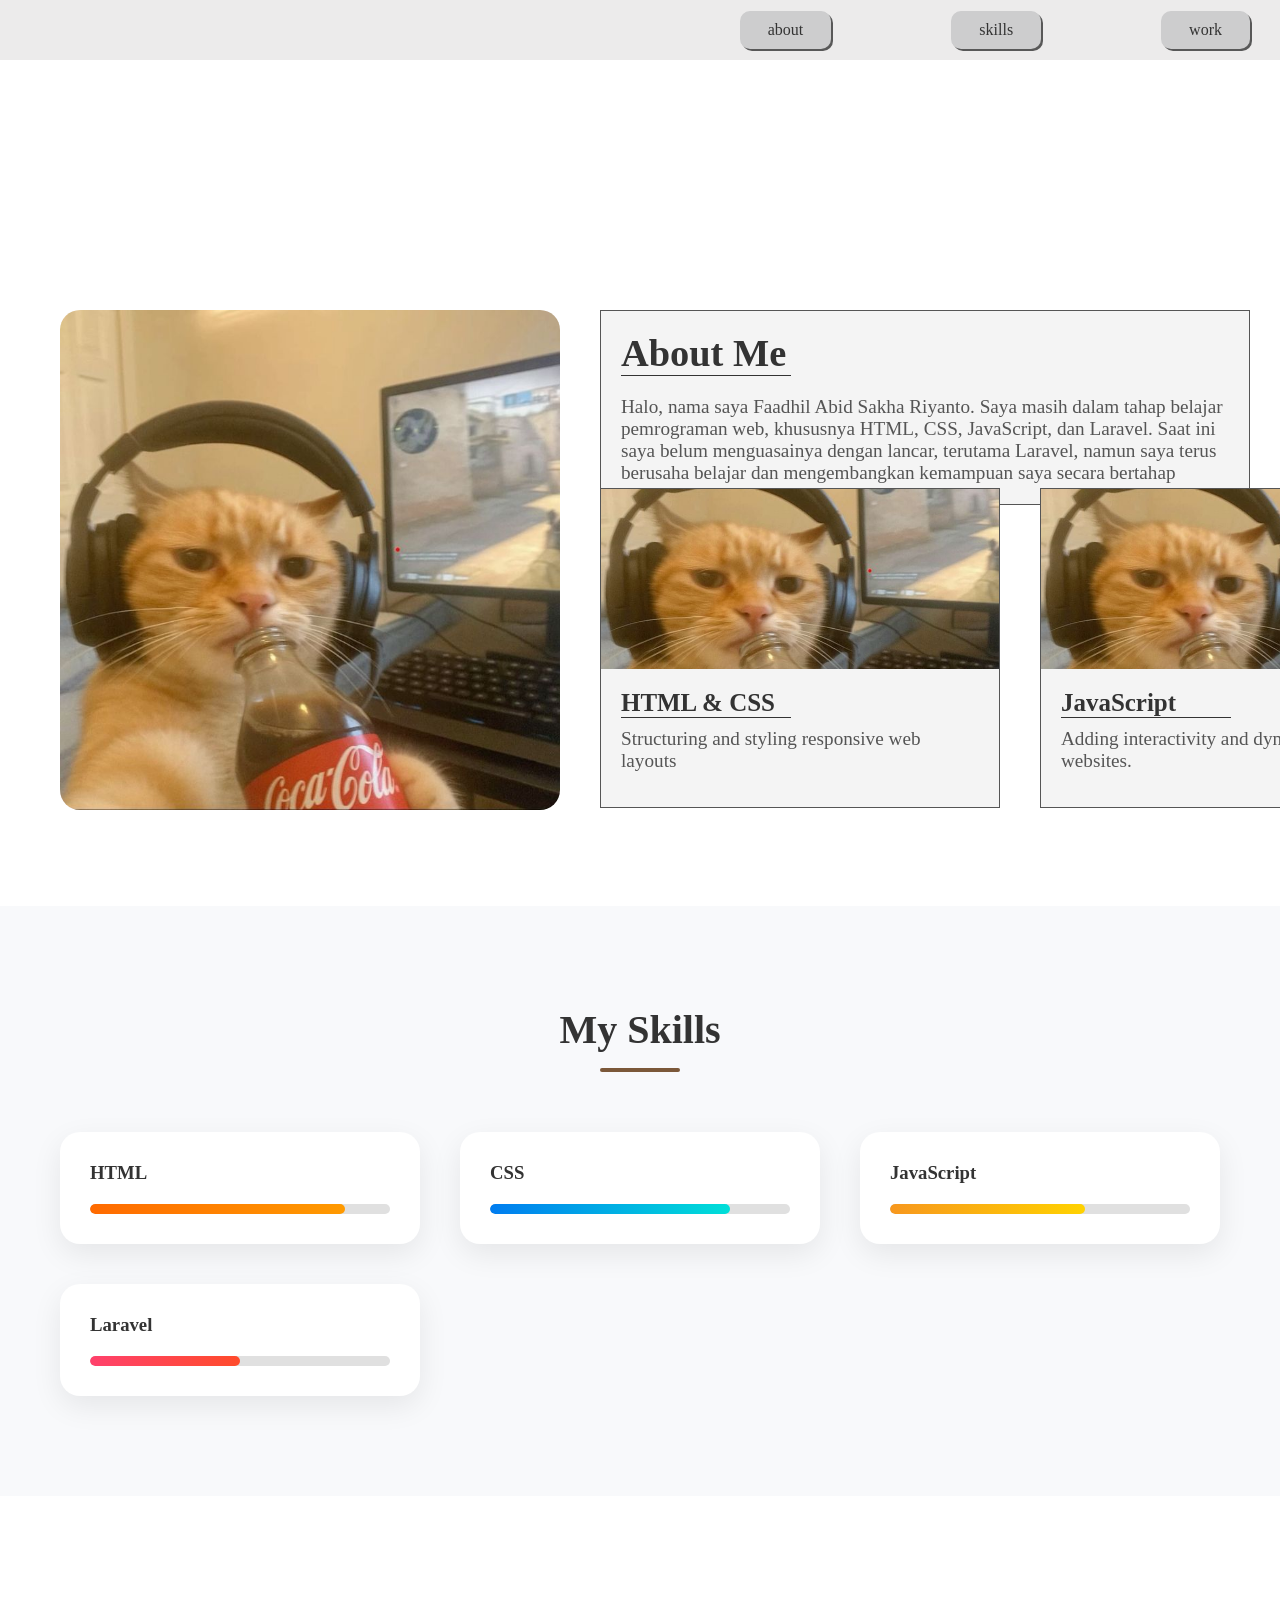
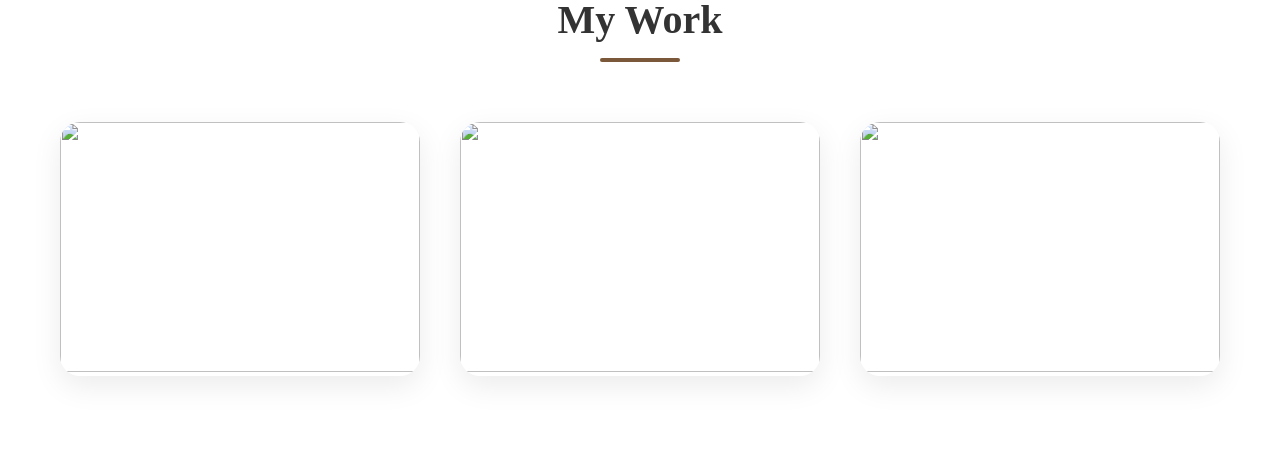
==== index.html @ 507b13a1 "portofolio" ====
<!DOCTYPE html>
<html lang="en">

<head>
    <meta charset="UTF-8">
    <meta name="viewport" content="width=device-width, initial-scale=1.0">
    <title>Document</title>
    <link rel="stylesheet" href="style.css">
</head>

<body>


    <nav class="navbartop">

        <h1 class="logo">pubid</h1>

        <a href="#about">about</a>
        <a href="#skill">skills</a>
        <a href="#work">work</a>
        

    </nav>


    <div id="about" class="aboutsection">
        <div class="image-wrapper">
            <img class="image" src="cat.jpg" alt="cat">
        </div>
        <div class="abouttext">
            <h2>About Me</h2>
            <p>Halo, nama saya Faadhil Abid Sakha Riyanto.
                Saya masih dalam tahap belajar pemrograman web, khususnya HTML, CSS, JavaScript, dan Laravel. Saat ini
                saya belum menguasainya dengan lancar, terutama Laravel, namun saya terus berusaha belajar dan
                mengembangkan kemampuan saya secara bertahap</p>
        </div>
        <section class="skillssection">

            <div class="skillstext">
                <div class="image-wrapper">
                    <img class="imageskill" src="cat.jpg" alt="">
                </div>
                <div class="textskill">
                    <h2>HTML & CSS</h2>
                    <p>Structuring and styling responsive web layouts</p>
                </div>

            </div>
            <div class="statustext">
                <div class="image-wrapper">
                    <img class="imageskill" src="cat.jpg" alt="">
                </div>
                <div class="textskill">
                    <h2>JavaScript</h2>
                    <p>Adding interactivity and dynamic behavior to websites.</p>
                </div>

            </div>
            <div class="quotetext">
                <div class="image-wrapper">
                    <img class="imageskill" src="cat.jpg" alt="">
                </div>
                <div class="textskill">
                    <h2>Laravel</h2>
                    <p>Backend development with MVC architecture and CRUD systems.</p>
                </div>

            </div>
        </section>
    </div>

    <section id="skill" class="skills-modern">
        <h2 class="skills-title">My Skills</h2>

        <div class="skills-grid">

            <div class="skill-card">
                <h3>HTML</h3>
                <div class="progress-bar">
                    <div class="progress html"></div>
                </div>
            </div>

            <div class="skill-card">
                <h3>CSS</h3>
                <div class="progress-bar">
                    <div class="progress css"></div>
                </div>
            </div>

            <div class="skill-card">
                <h3>JavaScript</h3>
                <div class="progress-bar">
                    <div class="progress js"></div>
                </div>
            </div>

            <div class="skill-card">
                <h3>Laravel</h3>
                <div class="progress-bar">
                    <div class="progress laravel"></div>
                </div>
            </div>

        </div>
    </section>

    <!-- ===== WORK SECTION ===== -->
    <section id="work"   class="work-section">
        <h2 class="section-title">My Work</h2>

        <div class="work-grid">

            <div class="work-card">
                <img src="https://images.unsplash.com/photo-1492724441997-5dc865305da7" alt="">
                <div class="work-overlay">
                    <h3>Website Portfolio</h3>
                    <p>HTML, CSS, JavaScript</p>
                </div>
            </div>

            <div class="work-card">
                <img src="https://images.unsplash.com/photo-1555066931-4365d14bab8c" alt="">
                <div class="work-overlay">
                    <h3>CRUD Laravel App</h3>
                    <p>Laravel & MySQL</p>
                </div>
            </div>

            <div class="work-card">
                <img src="https://images.unsplash.com/photo-1519389950473-47ba0277781c" alt="">
                <div class="work-overlay">
                    <h3>Landing Page</h3>
                    <p>Responsive Design</p>
                </div>
            </div>

        </div>
    </section>


    <!-- ===== CONTACT SECTION =====
    <section id="contact" class="contact-section">
        <h2 class="section-title">Contact Me</h2>

        <div class="contact-container">

            <form class="contact-form">
                <input type="text" placeholder="Your Name" required>
                <input type="email" placeholder="Your Email" required>
                <textarea placeholder="Your Message" rows="5" required></textarea>
                <button type="submit">Send Message</button>
            </form>

            <div class="contact-info">
                <h3>Let's Connect</h3>
                <p>Email: faadhil@example.com</p>
                <p>Instagram: @faadhil.dev</p>
                <p>Location: Indonesia</p>
            </div>

        </div>
    </section> -->

</body>

</html>
---- style.css ----
* {
    margin: 0;
    padding: 0;
    box-sizing: border-box;
}


body {
    margin: 0;
    padding: 0;
}


/* Navbar Styles */
.navbartop h1 {
    font-size: 2em;
    margin-right: 1130px;
    margin-left: 30px;
    color: #333;


}



.navbartop {
    display: flex;
    justify-content: flex-end;
    align-items: center;
    background-color: #ecebeb;
    height: 60px;
    gap: 60px;
    


}

.navbartop a {
    text-decoration: none;
    color: #333;
    margin-left: 30px;
    font-size: 1em;
    box-shadow: #585858 2px 2px 0px;
    padding: 10px 28px;
    border-radius: 10px;
    background-color: rgb(205, 205, 206);

    transition: box-shadow 0.5s ease-in-out;
    margin-right: 30px;

}

.navbartop a:hover {
    color: #7b5839;
    transition: background-color 0.3s ease-in-out, color 0.3s ease-in-out;
    background-color: #989da3;
    box-shadow: 0px 0px 0px #b6b6b6;
}

.aboutsection {

    position: relative;
    padding: 60px;
    height: 94vh;
    overflow: hidden;
    color: white;

}

.aboutsection::before {
    content: "";
    position: absolute;
    top: -30px;
    left: -30px;
    right: -30px;
    bottom: -30px;

    /* background-image: url('https://images.unsplash.com/photo-1506744038136-46273834b3fb');
    background-size: cover;
    background-position: center; */

    filter: blur(8px) brightness(50%);
    z-index: -1;
}

.image {

    height: 500px;
    width: 500px;
    display: flex;
    justify-content: start;
    border-radius: 20px;
    position: absolute;
    top: 250px;
    transition: transform 0.3s ease-in-out;

}

.image:hover {
    transform: scale(1.05);

}



.abouttext {
    margin-top: 20px;
    font-size: 1.2em;
    color: #555;
    position: absolute;
    left: 600px;
    top: 230px;
    text-align: start;
    border: 1px solid;
    padding: 20px 20px;
    margin-right: 30px;
    background-color: #f4f4f4;
}

.abouttext h2 {
    font-size: 2em;
    margin-bottom: 20px;
    color: #333;
    border-bottom: 1px solid;
    max-width: 170px;

}

.skillssection {
    /* padding: 0px 0px 100px; */
    position: absolute;
    top: 428px;
    left: 600px;
    display: flex;
    justify-content: space-between;
    gap: 40px;

    text-align: start;
}

.skillstext {

    font-size: 1.2em;
    color: #555;
    border: 1px solid;
    background-color: #f4f4f4;
    height: 320px;
    width: 400px;

}

.skillstext h2 {
    font-size: 1.3em;
    margin-bottom: 10px;
    color: #333;
    border-bottom: 1px solid;
    max-width: 170px;

}

.statustext {

    font-size: 1.2em;
    color: #555;
    border: 1px solid;
    background-color: #f4f4f4;
    height: 320px;
    width: 400px;

}

.statustext h2 {
    font-size: 1.3em;
    margin-bottom: 10px;
    color: #333;
    border-bottom: 1px solid;
    max-width: 170px;

}

.quotetext {

    font-size: 1.2em;
    color: #555;
    border: 1px solid;
    background-color: #f4f4f4;
    height: 320px;
    width: 400px;

}

.quotetext h2 {
    font-size: 1.3em;
    margin-bottom: 10px;
    color: #333;
    border-bottom: 1px solid;
    max-width: 170px;

}

.textskill {
    padding: 20px;
}

.image-wrapper {
    width: 100%;
    height: 180px;
    overflow: hidden;

}


.imageskill {
    width: 100%;
    height: 180px;
    object-fit: cover;
    transition: transform 0.3s ease-in-out;

}

.imageskill:hover {
    transform: scale(1.05);
}

/* ===== Modern Skills Section ===== */

.skills-modern {
    padding: 100px 60px;
    background: #f8f9fb;
}

.skills-title {
    text-align: center;
    font-size: 2.5em;
    margin-bottom: 60px;
    color: #333;
    position: relative;
}

.skills-title::after {
    content: "";
    width: 80px;
    height: 4px;
    background: #7b5839;
    display: block;
    margin: 15px auto 0;
    border-radius: 5px;
}

.skills-grid {
    display: grid;
    grid-template-columns: repeat(auto-fit, minmax(280px, 1fr));
    gap: 40px;
}

.skill-card {
    background: white;
    padding: 30px;
    border-radius: 20px;
    box-shadow: 0 10px 30px rgba(0, 0, 0, 0.08);
    transition: transform 0.3s ease, box-shadow 0.3s ease;
}

.skill-card:hover {
    transform: translateY(-8px);
    box-shadow: 0 15px 40px rgba(0, 0, 0, 0.15);
}

.skill-card h3 {
    margin-bottom: 20px;
    color: #333;
}

.progress-bar {
    width: 100%;
    height: 10px;
    background: #e0e0e0;
    border-radius: 10px;
    overflow: hidden;
}

.progress {
    height: 100%;
    border-radius: 10px;
    transition: width 1s ease-in-out;
}

/* Skill Levels */
.html {
    width: 85%;
    background: linear-gradient(90deg, #ff6a00, #ff9a00);
}

.css {
    width: 80%;
    background: linear-gradient(90deg, #007cf0, #00dfd8);
}

.js {
    width: 65%;
    background: linear-gradient(90deg, #f7971e, #ffd200);
}

.laravel {
    width: 50%;
    background: linear-gradient(90deg, #ff416c, #ff4b2b);
}

/* ========================= */
/* WORK SECTION */
/* ========================= */

.work-section {
    padding: 100px 60px;
    background: #ffffff;
}

.section-title {
    text-align: center;
    font-size: 2.5em;
    margin-bottom: 60px;
    color: #333;
    position: relative;
}

.section-title::after {
    content: "";
    width: 80px;
    height: 4px;
    background: #7b5839;
    display: block;
    margin: 15px auto 0;
    border-radius: 5px;
}

.work-grid {
    display: grid;
    grid-template-columns: repeat(auto-fit, minmax(320px, 1fr));
    gap: 40px;
}

.work-card {
    position: relative;
    overflow: hidden;
    border-radius: 20px;
    box-shadow: 0 10px 30px rgba(0, 0, 0, 0.08);
    cursor: pointer;
}

.work-card img {
    width: 100%;
    height: 250px;
    object-fit: cover;
    transition: transform 0.5s ease;
}

.work-card:hover img {
    transform: scale(1.1);
}

.work-overlay {
    position: absolute;
    inset: 0;
    background: rgba(0, 0, 0, 0.6);
    color: white;
    display: flex;
    flex-direction: column;
    justify-content: center;
    align-items: center;
    opacity: 0;
    transition: opacity 0.4s ease;
}

.work-card:hover .work-overlay {
    opacity: 1;
}



/* .contact-section {
    padding: 100px 60px;
    background: #f8f9fb;
}

.contact-container {
    display: flex;
    gap: 60px;
    flex-wrap: wrap;
    justify-content: center;
}

.contact-form {
    flex: 1;
    min-width: 300px;
    display: flex;
    flex-direction: column;
    gap: 20px;
}

.contact-form input,
.contact-form textarea {
    padding: 15px;
    border-radius: 10px;
    border: 1px solid #ddd;
    font-size: 1em;
    outline: none;
    transition: border 0.3s ease;
}

.contact-form input:focus,
.contact-form textarea:focus {
    border: 1px solid #7b5839;
}

.contact-form button {
    padding: 15px;
    border: none;
    border-radius: 10px;
    background: #7b5839;
    color: white;
    font-size: 1em;
    cursor: pointer;
    transition: background 0.3s ease, transform 0.2s ease;
}

.contact-form button:hover {
    background: #5f432c;
    transform: translateY(-3px);
}

.contact-info {
    flex: 1;
    min-width: 300px;
}

.contact-info h3 {
    margin-bottom: 20px;
    font-size: 1.5em;
}

.contact-info p {
    margin-bottom: 10px;
    color: #555;
} */
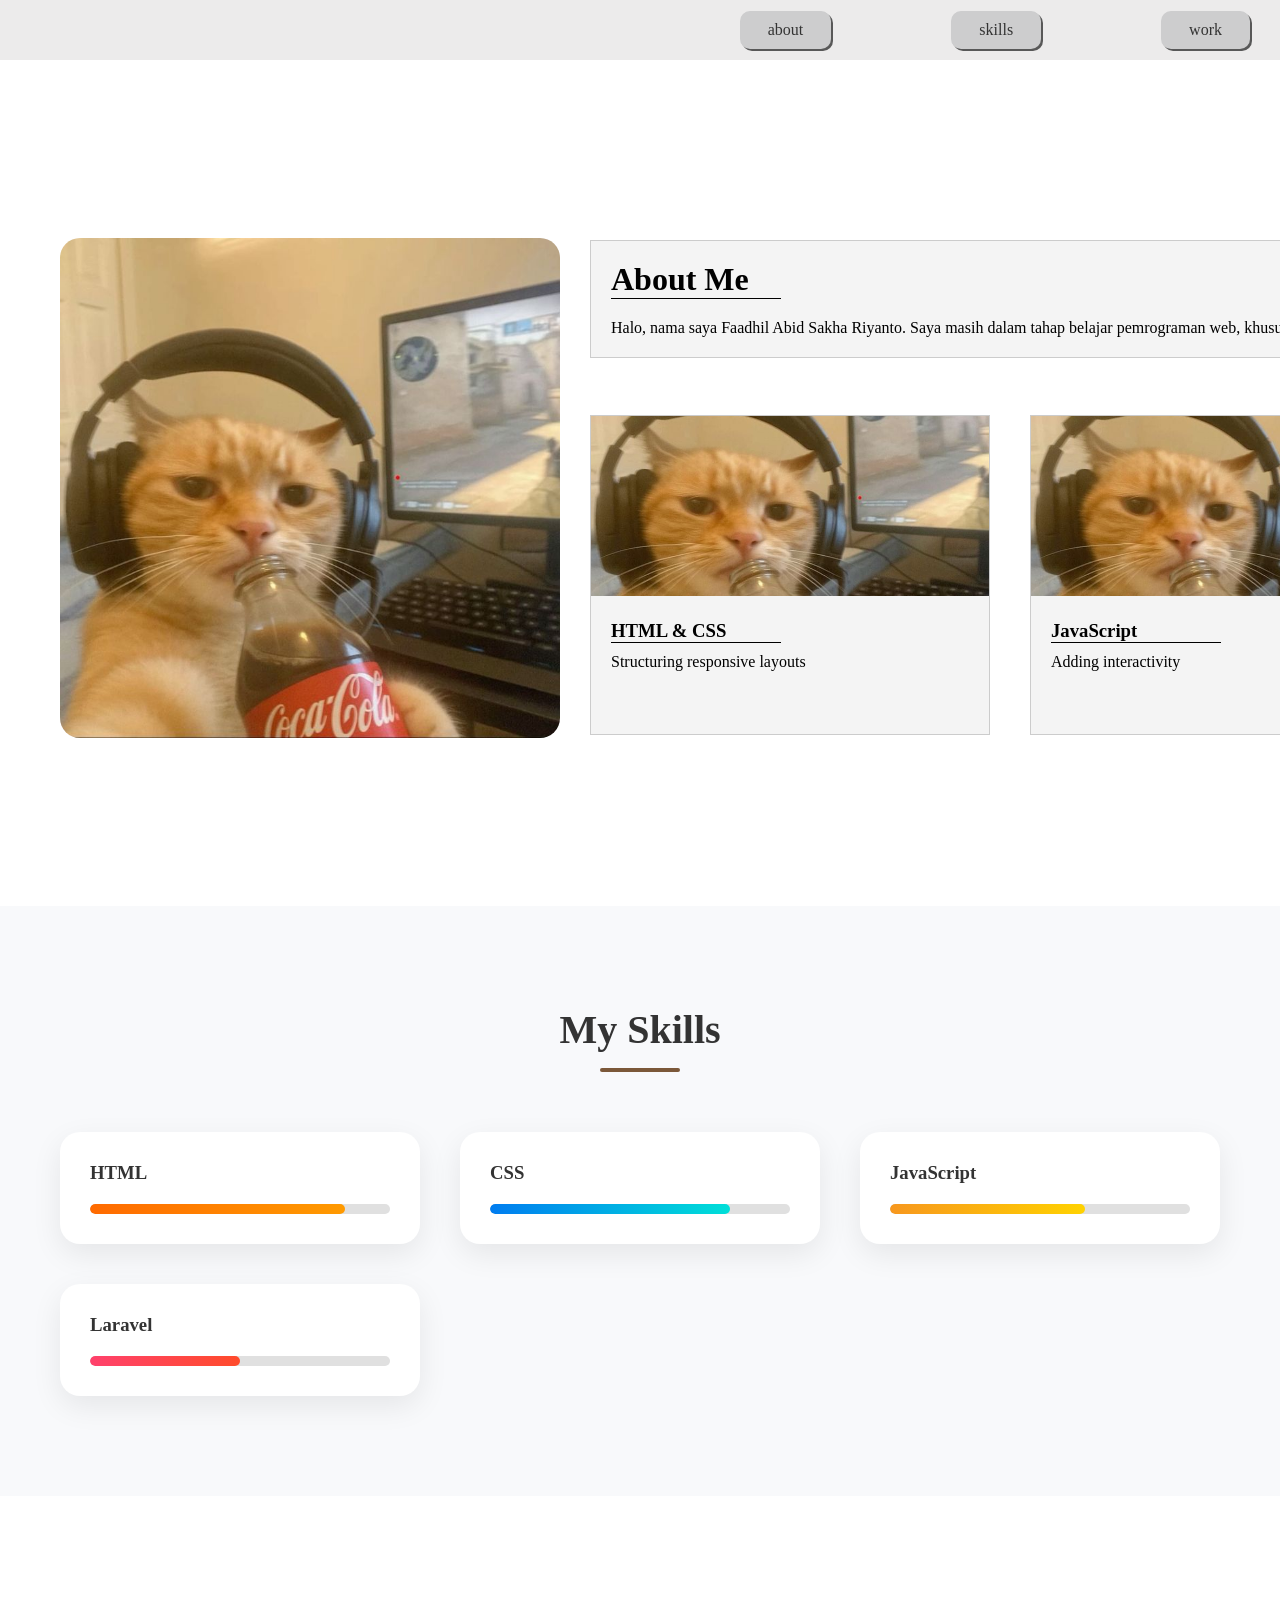
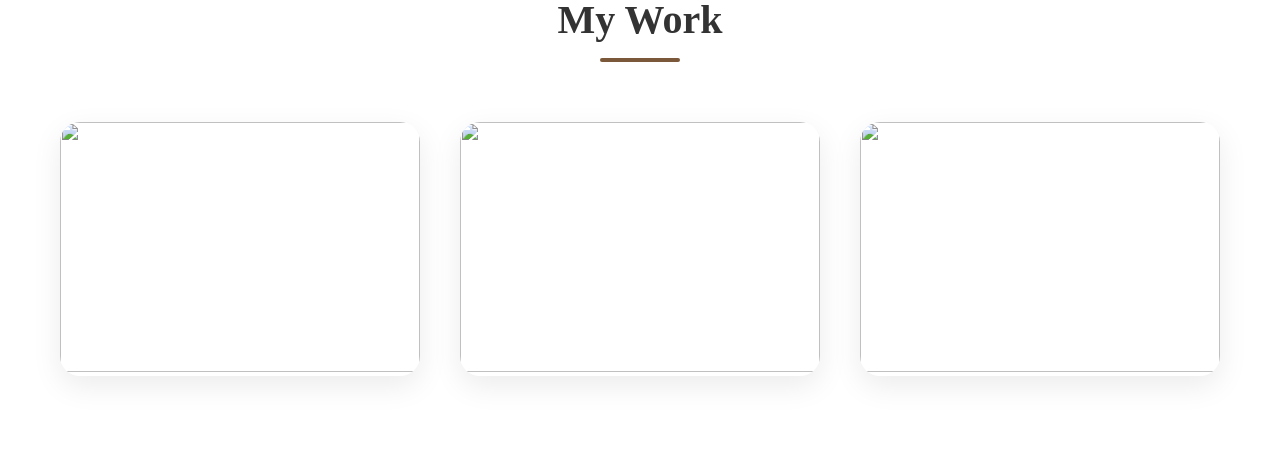
==== commit 4526ae76: "portofolio" ====
--- a/index.html
+++ b/index.html
@@ -18,56 +18,60 @@
         <a href="#about">about</a>
         <a href="#skill">skills</a>
         <a href="#work">work</a>
-        
+
 
     </nav>
 
 
-    <div id="about" class="aboutsection">
-        <div class="image-wrapper">
-            <img class="image" src="cat.jpg" alt="cat">
+<div id="about" class="aboutsection">
+
+    <div class="about-container">
+
+        <div class="about-image">
+            <img src="cat.jpg" alt="cat">
         </div>
-        <div class="abouttext">
-            <h2>About Me</h2>
-            <p>Halo, nama saya Faadhil Abid Sakha Riyanto.
-                Saya masih dalam tahap belajar pemrograman web, khususnya HTML, CSS, JavaScript, dan Laravel. Saat ini
-                saya belum menguasainya dengan lancar, terutama Laravel, namun saya terus berusaha belajar dan
-                mengembangkan kemampuan saya secara bertahap</p>
-        </div>
-        <section class="skillssection">
 
-            <div class="skillstext">
-                <div class="image-wrapper">
-                    <img class="imageskill" src="cat.jpg" alt="">
-                </div>
-                <div class="textskill">
-                    <h2>HTML & CSS</h2>
-                    <p>Structuring and styling responsive web layouts</p>
+        <div class="about-content">
+            <div class="abouttext">
+                <h2>About Me</h2>
+                <p>
+                    Halo, nama saya Faadhil Abid Sakha Riyanto.
+                    Saya masih dalam tahap belajar pemrograman web, khususnya
+                    HTML, CSS, JavaScript, dan Laravel.
+                </p>
+            </div>
+
+            <section class="skillssection">
+                <div class="skill-card-mini">
+                    <img src="cat.jpg" alt="">
+                    <div class="textskill">
+                        <h3>HTML & CSS</h3>
+                        <p>Structuring responsive layouts</p>
+                    </div>
                 </div>
 
-            </div>
-            <div class="statustext">
-                <div class="image-wrapper">
-                    <img class="imageskill" src="cat.jpg" alt="">
-                </div>
-                <div class="textskill">
-                    <h2>JavaScript</h2>
-                    <p>Adding interactivity and dynamic behavior to websites.</p>
+                <div class="skill-card-mini">
+                    <img src="cat.jpg" alt="">
+                    <div class="textskill">
+                        <h3>JavaScript</h3>
+                        <p>Adding interactivity</p>
+                    </div>
                 </div>
 
-            </div>
-            <div class="quotetext">
-                <div class="image-wrapper">
-                    <img class="imageskill" src="cat.jpg" alt="">
+                <div class="skill-card-mini">
+                    <img src="cat.jpg" alt="">
+                    <div class="textskill">
+                        <h3>Laravel</h3>
+                        <p>Backend MVC & CRUD</p>
+                    </div>
                 </div>
-                <div class="textskill">
-                    <h2>Laravel</h2>
-                    <p>Backend development with MVC architecture and CRUD systems.</p>
-                </div>
+            </section>
 
-            </div>
-        </section>
+        </div>
+
     </div>
+
+</div>
 
     <section id="skill" class="skills-modern">
         <h2 class="skills-title">My Skills</h2>
@@ -106,7 +110,7 @@
     </section>
 
     <!-- ===== WORK SECTION ===== -->
-    <section id="work"   class="work-section">
+    <section id="work" class="work-section">
         <h2 class="section-title">My Work</h2>
 
         <div class="work-grid">
@@ -139,28 +143,7 @@
     </section>
 
 
-    <!-- ===== CONTACT SECTION =====
-    <section id="contact" class="contact-section">
-        <h2 class="section-title">Contact Me</h2>
 
-        <div class="contact-container">
-
-            <form class="contact-form">
-                <input type="text" placeholder="Your Name" required>
-                <input type="email" placeholder="Your Email" required>
-                <textarea placeholder="Your Message" rows="5" required></textarea>
-                <button type="submit">Send Message</button>
-            </form>
-
-            <div class="contact-info">
-                <h3>Let's Connect</h3>
-                <p>Email: faadhil@example.com</p>
-                <p>Instagram: @faadhil.dev</p>
-                <p>Location: Indonesia</p>
-            </div>
-
-        </div>
-    </section> -->
 
 </body>
 
--- a/style.css
+++ b/style.css
@@ -57,169 +57,92 @@
     box-shadow: 0px 0px 0px #b6b6b6;
 }
 
+/* ===== ABOUT SECTION CLEAN VERSION ===== */
+
 .aboutsection {
-
     position: relative;
     padding: 60px;
     height: 94vh;
     overflow: hidden;
-    color: white;
-
-}
-
-.aboutsection::before {
-    content: "";
-    position: absolute;
-    top: -30px;
-    left: -30px;
-    right: -30px;
-    bottom: -30px;
-
-    /* background-image: url('https://images.unsplash.com/photo-1506744038136-46273834b3fb');
-    background-size: cover;
-    background-position: center; */
-
-    filter: blur(8px) brightness(50%);
-    z-index: -1;
-}
-
-.image {
-
+}
+
+/* Container utama */
+.about-container {
+    position: relative;
+}
+
+/* ===== IMAGE ===== */
+.about-image img {
+    width: 500px;
     height: 500px;
-    width: 500px;
-    display: flex;
-    justify-content: start;
     border-radius: 20px;
     position: absolute;
-    top: 250px;
+    top: 118px;
     transition: transform 0.3s ease-in-out;
-
-}
-
-.image:hover {
+}
+
+.about-image img:hover {
     transform: scale(1.05);
-
-}
-
-
-
+}
+
+/* ===== TEXT AREA ===== */
+.about-content {
+    padding: 50px;
+    position: absolute;
+    left: 480px;
+    top: 70px;
+}
+
+/* About Text */
 .abouttext {
-    margin-top: 20px;
-    font-size: 1.2em;
-    color: #555;
-    position: absolute;
-    left: 600px;
-    top: 230px;
-    text-align: start;
-    border: 1px solid;
-    padding: 20px 20px;
-    margin-right: 30px;
-    background-color: #f4f4f4;
+    background: #f4f4f4;
+    padding: 20px;
+    border: 1px solid #ccc;
+    max-width: 9000px;
+
 }
 
 .abouttext h2 {
     font-size: 2em;
     margin-bottom: 20px;
-    color: #333;
     border-bottom: 1px solid;
-    max-width: 170px;
-
-}
-
+    width: 170px;
+}
+
+/* ===== MINI SKILLS ===== */
 .skillssection {
-    /* padding: 0px 0px 100px; */
-    position: absolute;
-    top: 428px;
-    left: 600px;
+    margin-top: 57px;
     display: flex;
-    justify-content: space-between;
     gap: 40px;
-
-    text-align: start;
-}
-
-.skillstext {
-
-    font-size: 1.2em;
-    color: #555;
-    border: 1px solid;
-    background-color: #f4f4f4;
+}
+
+.skill-card-mini {
+    width: 400px;
     height: 320px;
-    width: 400px;
-
-}
-
-.skillstext h2 {
-    font-size: 1.3em;
-    margin-bottom: 10px;
-    color: #333;
-    border-bottom: 1px solid;
-    max-width: 170px;
-
-}
-
-.statustext {
-
-    font-size: 1.2em;
-    color: #555;
-    border: 1px solid;
-    background-color: #f4f4f4;
-    height: 320px;
-    width: 400px;
-
-}
-
-.statustext h2 {
-    font-size: 1.3em;
-    margin-bottom: 10px;
-    color: #333;
-    border-bottom: 1px solid;
-    max-width: 170px;
-
-}
-
-.quotetext {
-
-    font-size: 1.2em;
-    color: #555;
-    border: 1px solid;
-    background-color: #f4f4f4;
-    height: 320px;
-    width: 400px;
-
-}
-
-.quotetext h2 {
-    font-size: 1.3em;
-    margin-bottom: 10px;
-    color: #333;
-    border-bottom: 1px solid;
-    max-width: 170px;
-
-}
-
-.textskill {
-    padding: 20px;
-}
-
-.image-wrapper {
-    width: 100%;
-    height: 180px;
-    overflow: hidden;
-
-}
-
-
-.imageskill {
+    background: #f4f4f4;
+    border: 1px solid #ccc;
+    overflow: hidden;
+}
+
+.skill-card-mini img {
     width: 100%;
     height: 180px;
     object-fit: cover;
     transition: transform 0.3s ease-in-out;
-
-}
-
-.imageskill:hover {
+}
+
+.skill-card-mini img:hover {
     transform: scale(1.05);
+}
+
+.textskill {
+    padding: 20px;
+}
+
+.textskill h3 {
+    margin-bottom: 10px;
+    border-bottom: 1px solid;
+    width: 170px;
 }
 
 /* ===== Modern Skills Section ===== */
@@ -306,10 +229,7 @@
     background: linear-gradient(90deg, #ff416c, #ff4b2b);
 }
 
-/* ========================= */
-/* WORK SECTION */
-/* ========================= */
-
+/* work */
 .work-section {
     padding: 100px 60px;
     background: #ffffff;
@@ -377,68 +297,3 @@
 
 
 
-/* .contact-section {
-    padding: 100px 60px;
-    background: #f8f9fb;
-}
-
-.contact-container {
-    display: flex;
-    gap: 60px;
-    flex-wrap: wrap;
-    justify-content: center;
-}
-
-.contact-form {
-    flex: 1;
-    min-width: 300px;
-    display: flex;
-    flex-direction: column;
-    gap: 20px;
-}
-
-.contact-form input,
-.contact-form textarea {
-    padding: 15px;
-    border-radius: 10px;
-    border: 1px solid #ddd;
-    font-size: 1em;
-    outline: none;
-    transition: border 0.3s ease;
-}
-
-.contact-form input:focus,
-.contact-form textarea:focus {
-    border: 1px solid #7b5839;
-}
-
-.contact-form button {
-    padding: 15px;
-    border: none;
-    border-radius: 10px;
-    background: #7b5839;
-    color: white;
-    font-size: 1em;
-    cursor: pointer;
-    transition: background 0.3s ease, transform 0.2s ease;
-}
-
-.contact-form button:hover {
-    background: #5f432c;
-    transform: translateY(-3px);
-}
-
-.contact-info {
-    flex: 1;
-    min-width: 300px;
-}
-
-.contact-info h3 {
-    margin-bottom: 20px;
-    font-size: 1.5em;
-}
-
-.contact-info p {
-    margin-bottom: 10px;
-    color: #555;
-} */ 
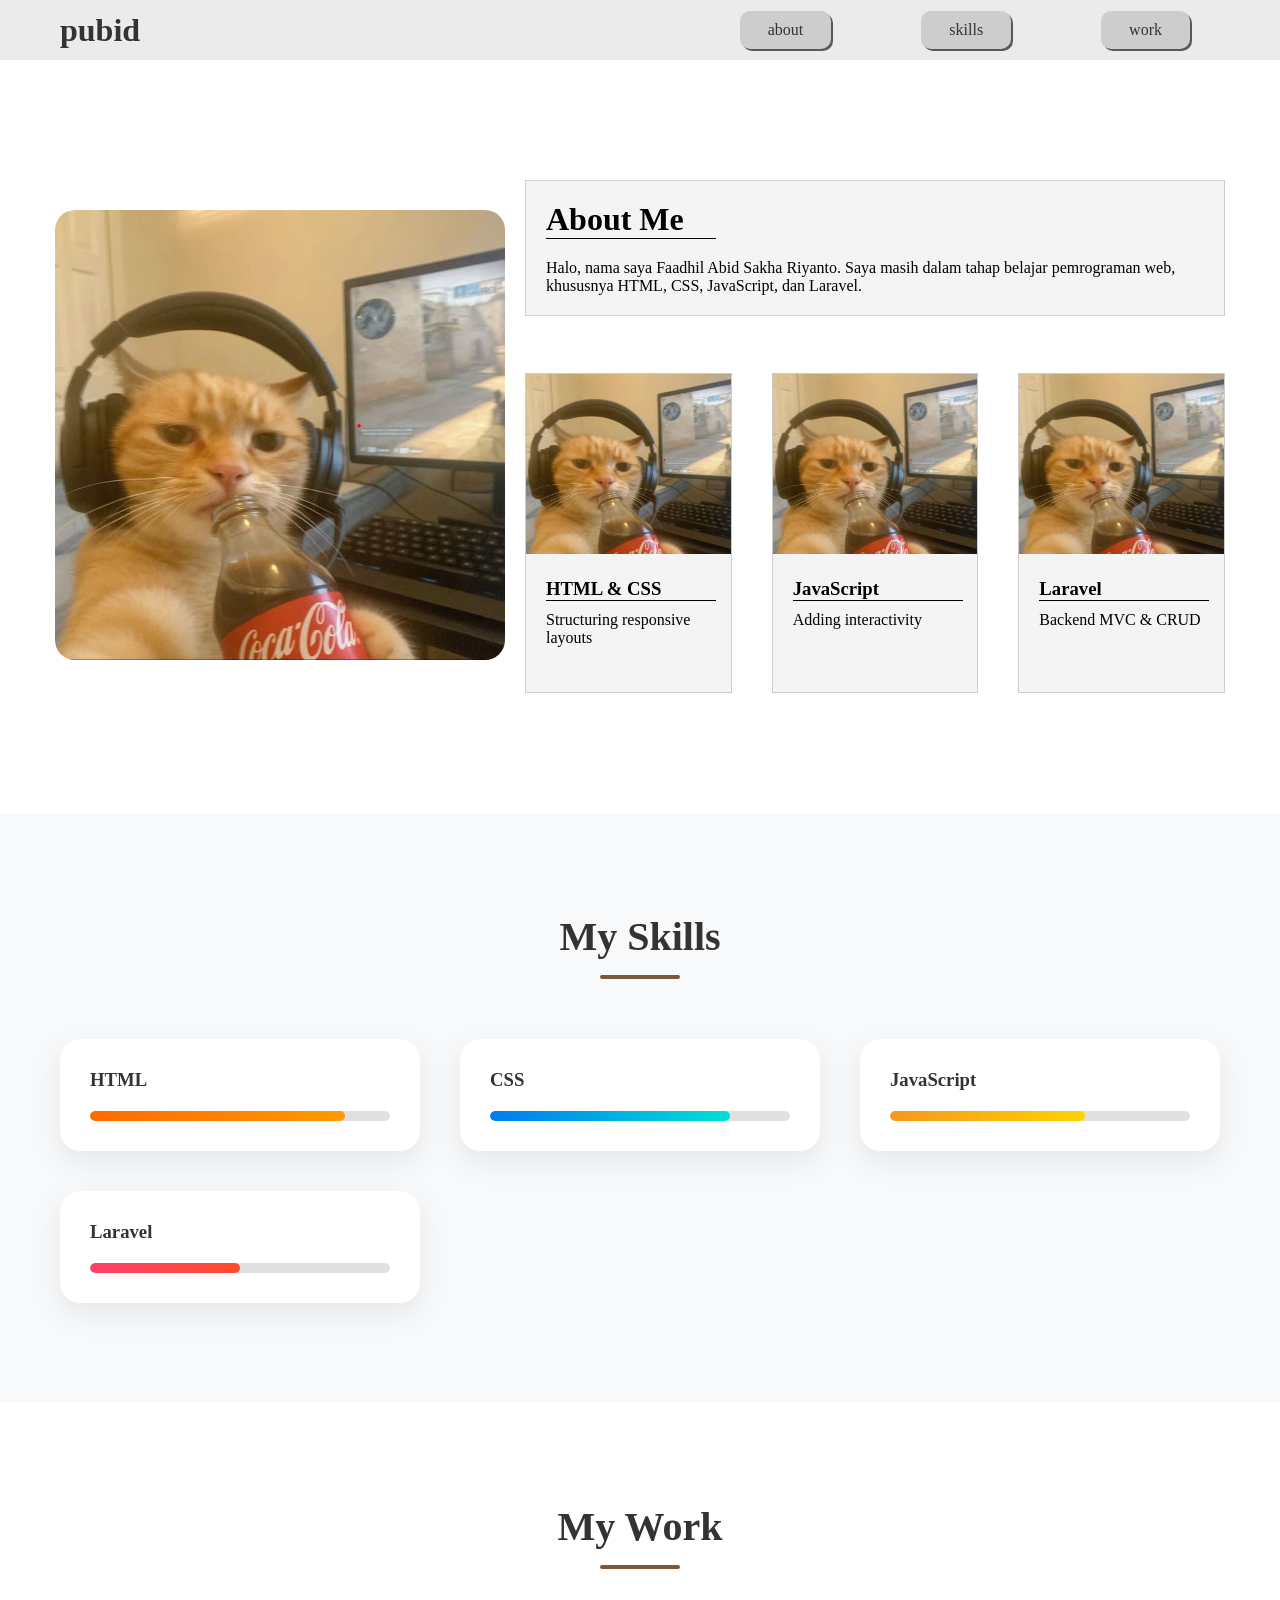
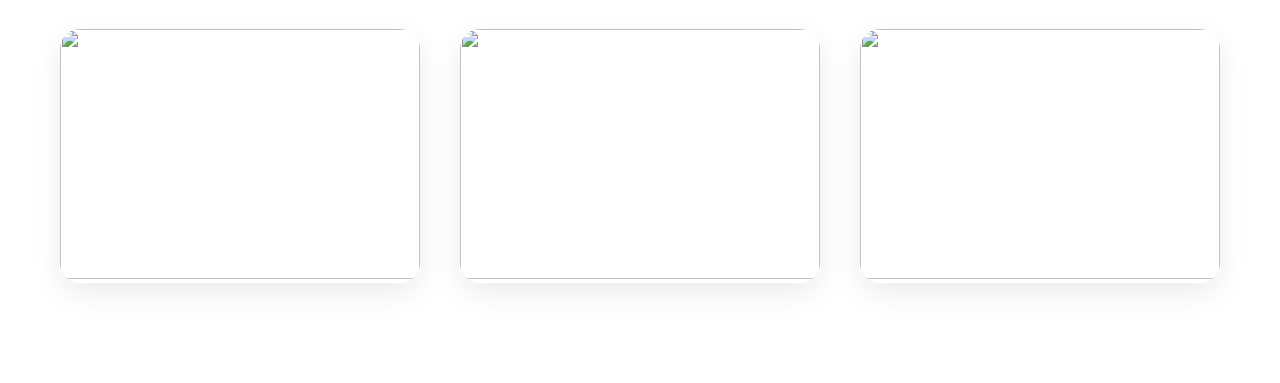
==== commit 1cd05389: "portofolio" ====
--- a/index.html
+++ b/index.html
@@ -12,66 +12,65 @@
 
 
     <nav class="navbartop">
-
         <h1 class="logo">pubid</h1>
 
-        <a href="#about">about</a>
-        <a href="#skill">skills</a>
-        <a href="#work">work</a>
-
-
+        <div class="nav-links">
+            <a href="#about">about</a>
+            <a href="#skill">skills</a>
+            <a href="#work">work</a>
+        </div>
     </nav>
 
 
-<div id="about" class="aboutsection">
+    <div id="about" class="aboutsection">
 
-    <div class="about-container">
+        <div class="about-container">
 
-        <div class="about-image">
-            <img src="cat.jpg" alt="cat">
-        </div>
-
-        <div class="about-content">
-            <div class="abouttext">
-                <h2>About Me</h2>
-                <p>
-                    Halo, nama saya Faadhil Abid Sakha Riyanto.
-                    Saya masih dalam tahap belajar pemrograman web, khususnya
-                    HTML, CSS, JavaScript, dan Laravel.
-                </p>
+            <div class="about-image">
+                <img src="cat.jpg" alt="cat">
             </div>
 
-            <section class="skillssection">
-                <div class="skill-card-mini">
-                    <img src="cat.jpg" alt="">
-                    <div class="textskill">
-                        <h3>HTML & CSS</h3>
-                        <p>Structuring responsive layouts</p>
-                    </div>
+            <div class="about-content">
+                <div class="abouttext">
+                    <h2>About Me</h2>
+                    <p>
+                        Halo, nama saya Faadhil Abid Sakha Riyanto.
+                        Saya masih dalam tahap belajar pemrograman web, khususnya
+                        HTML, CSS, JavaScript, dan Laravel.
+                    </p>
                 </div>
 
-                <div class="skill-card-mini">
-                    <img src="cat.jpg" alt="">
-                    <div class="textskill">
-                        <h3>JavaScript</h3>
-                        <p>Adding interactivity</p>
+                <section class="skillssection">
+                    <div class="skill-card-mini">
+                        <img src="cat.jpg" alt="">
+                        <div class="textskill">
+                            <h3>HTML & CSS</h3>
+                            <p>Structuring responsive layouts</p>
+                        </div>
                     </div>
-                </div>
 
-                <div class="skill-card-mini">
-                    <img src="cat.jpg" alt="">
-                    <div class="textskill">
-                        <h3>Laravel</h3>
-                        <p>Backend MVC & CRUD</p>
+                    <div class="skill-card-mini">
+                        <img src="cat.jpg" alt="">
+                        <div class="textskill">
+                            <h3>JavaScript</h3>
+                            <p>Adding interactivity</p>
+                        </div>
                     </div>
-                </div>
-            </section>
+
+                    <div class="skill-card-mini">
+                        <img src="cat.jpg" alt="">
+                        <div class="textskill">
+                            <h3>Laravel</h3>
+                            <p>Backend MVC & CRUD</p>
+                        </div>
+                    </div>
+                </section>
+
+            </div>
 
         </div>
 
     </div>
-
-</div>
 
     <section id="skill" class="skills-modern">
         <h2 class="skills-title">My Skills</h2>
--- a/style.css
+++ b/style.css
@@ -14,8 +14,7 @@
 /* Navbar Styles */
 .navbartop h1 {
     font-size: 2em;
-    margin-right: 1130px;
-    margin-left: 30px;
+    margin: 0;
     color: #333;
 
 
@@ -25,14 +24,11 @@
 
 .navbartop {
     display: flex;
-    justify-content: flex-end;
+    justify-content: space-between;
     align-items: center;
+    padding: 0 60px;
     background-color: #ecebeb;
     height: 60px;
-    gap: 60px;
-    
-
-
 }
 
 .navbartop a {
@@ -56,28 +52,32 @@
     background-color: #989da3;
     box-shadow: 0px 0px 0px #b6b6b6;
 }
+.nav-links {
+    display: flex;
+    gap: 30px;
+}
 
 /* ===== ABOUT SECTION CLEAN VERSION ===== */
 
 .aboutsection {
     position: relative;
-    padding: 60px;
-    height: 94vh;
-    overflow: hidden;
-}
-
-/* Container utama */
+    padding: 120px 40px;
+    overflow: hidden;
+}
+
 .about-container {
-    position: relative;
+    display: flex;
+    justify-content: center;
+    align-items: center;
+    gap: 20px;
 }
 
 /* ===== IMAGE ===== */
 .about-image img {
-    width: 500px;
-    height: 500px;
+    width: 100%;
+    max-width: 450px;
+    height: auto;
     border-radius: 20px;
-    position: absolute;
-    top: 118px;
     transition: transform 0.3s ease-in-out;
 }
 
@@ -87,10 +87,9 @@
 
 /* ===== TEXT AREA ===== */
 .about-content {
-    padding: 50px;
-    position: absolute;
-    left: 480px;
-    top: 70px;
+    padding: px;
+    max-width: 700px;
+    
 }
 
 /* About Text */
@@ -293,7 +292,4 @@
 
 .work-card:hover .work-overlay {
     opacity: 1;
-}
-
-
-
+}
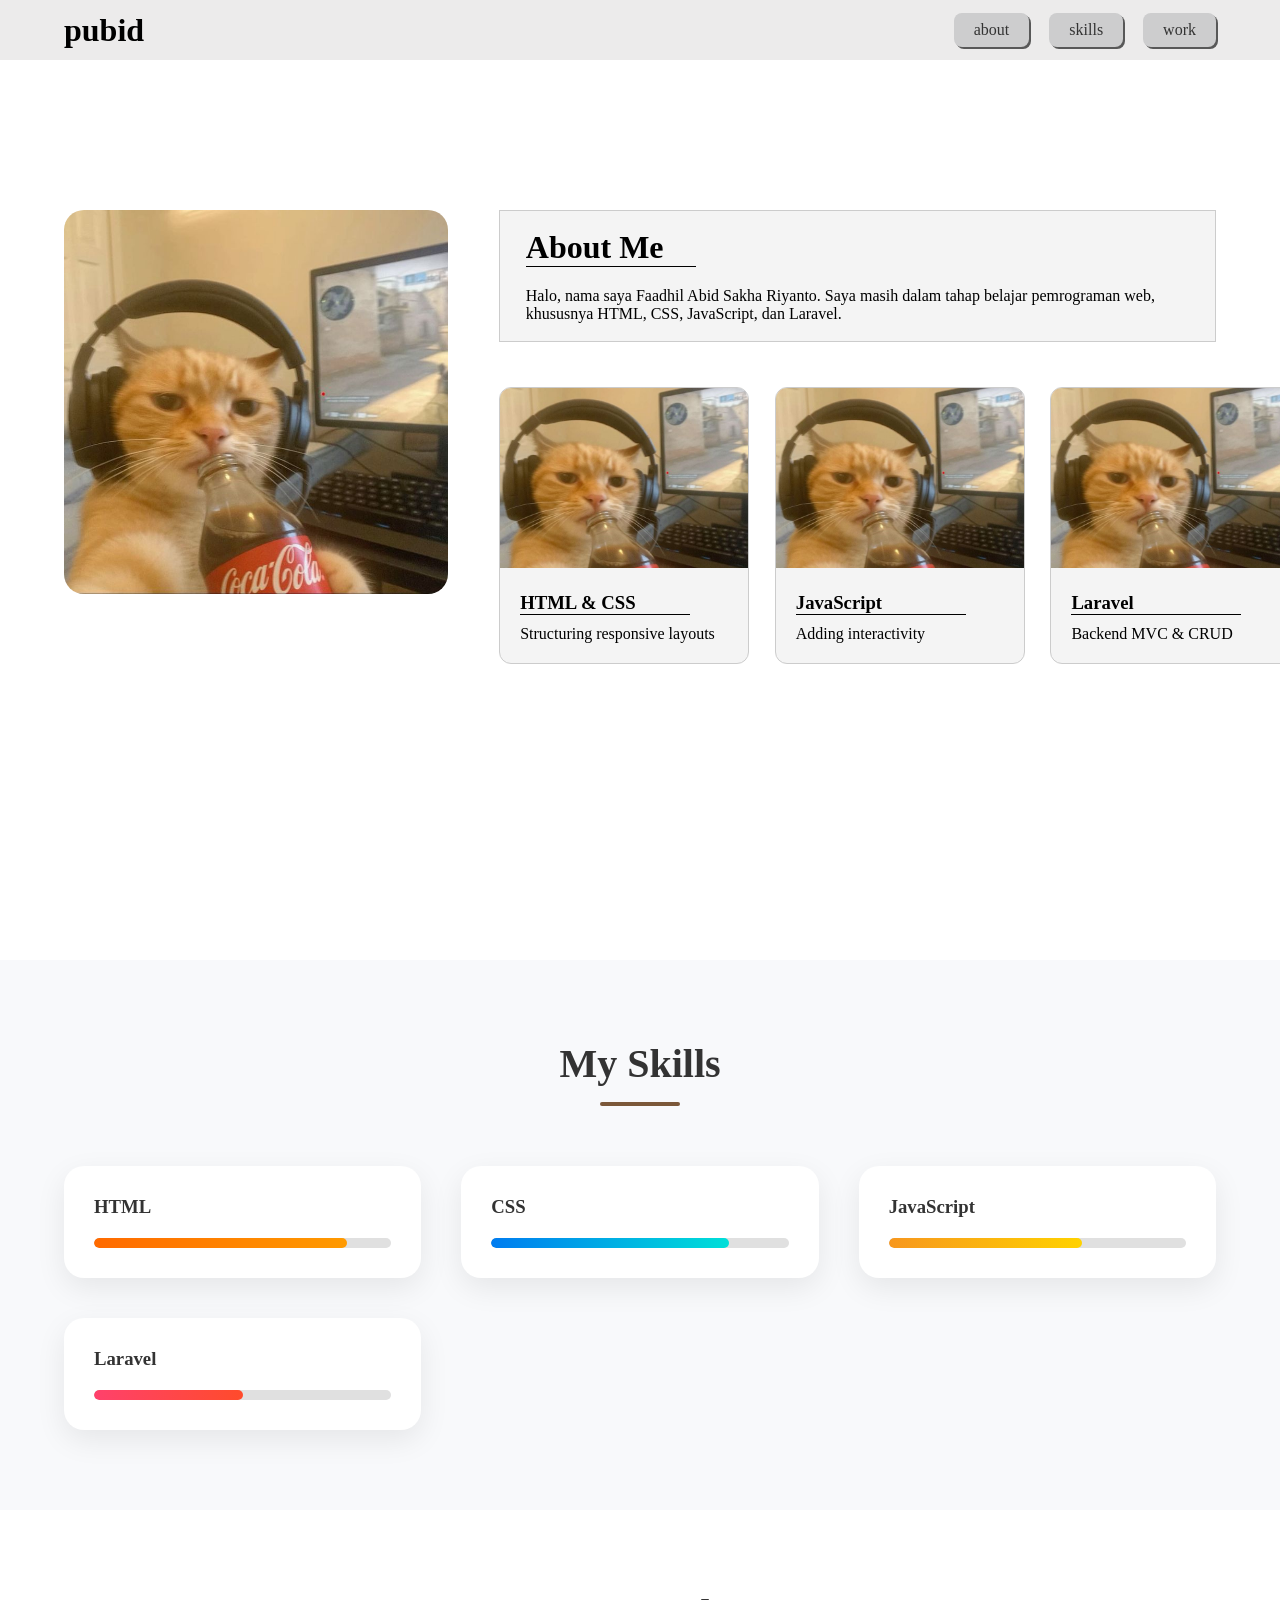
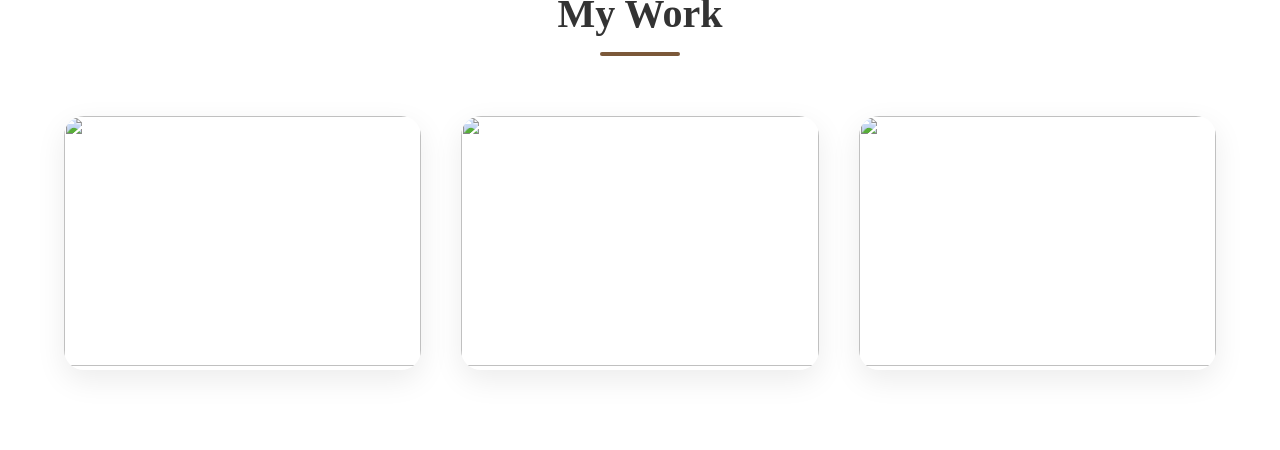
==== commit e367d86b: "update halaman web" ====
--- a/index.html
+++ b/index.html
@@ -13,7 +13,6 @@
 
     <nav class="navbartop">
         <h1 class="logo">pubid</h1>
-
         <div class="nav-links">
             <a href="#about">about</a>
             <a href="#skill">skills</a>
@@ -23,9 +22,7 @@
 
 
     <div id="about" class="aboutsection">
-
-        <div class="about-container">
-
+        <div class="container about-container">
             <div class="about-image">
                 <img src="cat.jpg" alt="cat">
             </div>
@@ -73,71 +70,75 @@
     </div>
 
     <section id="skill" class="skills-modern">
-        <h2 class="skills-title">My Skills</h2>
+        <div class="container">
+            <h2 class="skills-title">My Skills</h2>
 
-        <div class="skills-grid">
+            <div class="skills-grid">
 
-            <div class="skill-card">
-                <h3>HTML</h3>
-                <div class="progress-bar">
-                    <div class="progress html"></div>
+                <div class="skill-card">
+                    <h3>HTML</h3>
+                    <div class="progress-bar">
+                        <div class="progress html"></div>
+                    </div>
                 </div>
+
+                <div class="skill-card">
+                    <h3>CSS</h3>
+                    <div class="progress-bar">
+                        <div class="progress css"></div>
+                    </div>
+                </div>
+
+                <div class="skill-card">
+                    <h3>JavaScript</h3>
+                    <div class="progress-bar">
+                        <div class="progress js"></div>
+                    </div>
+                </div>
+
+                <div class="skill-card">
+                    <h3>Laravel</h3>
+                    <div class="progress-bar">
+                        <div class="progress laravel"></div>
+                    </div>
+                </div>
+
             </div>
-
-            <div class="skill-card">
-                <h3>CSS</h3>
-                <div class="progress-bar">
-                    <div class="progress css"></div>
-                </div>
-            </div>
-
-            <div class="skill-card">
-                <h3>JavaScript</h3>
-                <div class="progress-bar">
-                    <div class="progress js"></div>
-                </div>
-            </div>
-
-            <div class="skill-card">
-                <h3>Laravel</h3>
-                <div class="progress-bar">
-                    <div class="progress laravel"></div>
-                </div>
-            </div>
-
         </div>
     </section>
 
     <!-- ===== WORK SECTION ===== -->
     <section id="work" class="work-section">
-        <h2 class="section-title">My Work</h2>
+        <div class="container">
+            <h2 class="section-title">My Work</h2>
 
-        <div class="work-grid">
+            <div class="work-grid">
 
-            <div class="work-card">
-                <img src="https://images.unsplash.com/photo-1492724441997-5dc865305da7" alt="">
-                <div class="work-overlay">
-                    <h3>Website Portfolio</h3>
-                    <p>HTML, CSS, JavaScript</p>
+                <div class="work-card">
+                    <img src="https://images.unsplash.com/photo-1492724441997-5dc865305da7" alt="">
+                    <div class="work-overlay">
+                        <h3>Website Portfolio</h3>
+                        <p>HTML, CSS, JavaScript</p>
+                    </div>
                 </div>
+
+                <div class="work-card">
+                    <img src="https://images.unsplash.com/photo-1555066931-4365d14bab8c" alt="">
+                    <div class="work-overlay">
+                        <h3>CRUD Laravel App</h3>
+                        <p>Laravel & MySQL</p>
+                    </div>
+                </div>
+
+                <div class="work-card">
+                    <img src="https://images.unsplash.com/photo-1519389950473-47ba0277781c" alt="">
+                    <div class="work-overlay">
+                        <h3>Landing Page</h3>
+                        <p>Responsive Design</p>
+                    </div>
+                </div>
+
             </div>
-
-            <div class="work-card">
-                <img src="https://images.unsplash.com/photo-1555066931-4365d14bab8c" alt="">
-                <div class="work-overlay">
-                    <h3>CRUD Laravel App</h3>
-                    <p>Laravel & MySQL</p>
-                </div>
-            </div>
-
-            <div class="work-card">
-                <img src="https://images.unsplash.com/photo-1519389950473-47ba0277781c" alt="">
-                <div class="work-overlay">
-                    <h3>Landing Page</h3>
-                    <p>Responsive Design</p>
-                </div>
-            </div>
-
         </div>
     </section>
 
--- a/style.css
+++ b/style.css
@@ -12,38 +12,36 @@
 
 
 /* Navbar Styles */
+
+
+.container {
+    /* max-width: 1200px; */
+    margin: 0 auto;
+    padding: 0 5vw;
+}
+
+.navbartop {
+    display: flex;
+    align-items: center;
+    justify-content: space-between;
+    padding: 0 5vw;
+    background-color: #ecebeb;
+    height: 60px;
+}
+
 .navbartop h1 {
     font-size: 2em;
     margin: 0;
-    color: #333;
-
-
-}
-
-
-
-.navbartop {
-    display: flex;
-    justify-content: space-between;
-    align-items: center;
-    padding: 0 60px;
-    background-color: #ecebeb;
-    height: 60px;
 }
 
 .navbartop a {
     text-decoration: none;
     color: #333;
-    margin-left: 30px;
-    font-size: 1em;
+    padding: 8px 20px;
+    border-radius: 8px;
+    background-color: rgb(205, 205, 206);
     box-shadow: #585858 2px 2px 0px;
-    padding: 10px 28px;
-    border-radius: 10px;
-    background-color: rgb(205, 205, 206);
-
-    transition: box-shadow 0.5s ease-in-out;
-    margin-right: 30px;
-
+    transition: all 0.3s ease;
 }
 
 .navbartop a:hover {
@@ -52,53 +50,55 @@
     background-color: #989da3;
     box-shadow: 0px 0px 0px #b6b6b6;
 }
+
 .nav-links {
     display: flex;
-    gap: 30px;
-}
-
+    gap: 20px;
+}
 /* ===== ABOUT SECTION CLEAN VERSION ===== */
 
 .aboutsection {
     position: relative;
-    padding: 120px 40px;
-    overflow: hidden;
-}
-
+    /* padding: 5vh 5vw; */
+    min-height: 100vh;
+    padding: 150px 0;
+
+}
+
+/* Container utama */
 .about-container {
     display: flex;
-    justify-content: center;
-    align-items: center;
-    gap: 20px;
+    align-items: flex-start;
+    gap: 4vw;
+    flex-wrap: wrap;
 }
 
 /* ===== IMAGE ===== */
 .about-image img {
-    width: 100%;
+    width: 30vw;
     max-width: 450px;
-    height: auto;
+    aspect-ratio: 1 / 1;
+    object-fit: cover;
     border-radius: 20px;
-    transition: transform 0.3s ease-in-out;
 }
 
 .about-image img:hover {
     transform: scale(1.05);
 }
 
+.about-content {
+    flex: 1;
+    min-width: 300px;
+}
+
 /* ===== TEXT AREA ===== */
-.about-content {
-    padding: px;
-    max-width: 700px;
-    
-}
+
 
 /* About Text */
 .abouttext {
     background: #f4f4f4;
-    padding: 20px;
+    padding: 2vh 2vw;
     border: 1px solid #ccc;
-    max-width: 9000px;
-
 }
 
 .abouttext h2 {
@@ -110,16 +110,18 @@
 
 /* ===== MINI SKILLS ===== */
 .skillssection {
-    margin-top: 57px;
-    display: flex;
-    gap: 40px;
+    margin-top: 5vh;
+    display: flex;
+    gap: 2vw;
+    flex-wrap: nowrap;
 }
 
 .skill-card-mini {
-    width: 400px;
-    height: 320px;
+    width: 20vw;
+    min-width: 250px;
     background: #f4f4f4;
     border: 1px solid #ccc;
+    border-radius: 12px;
     overflow: hidden;
 }
 
@@ -147,8 +149,9 @@
 /* ===== Modern Skills Section ===== */
 
 .skills-modern {
-    padding: 100px 60px;
+    /* padding: 8vh 8vw; */
     background: #f8f9fb;
+    padding: 80px 0;
 }
 
 .skills-title {
@@ -230,8 +233,9 @@
 
 /* work */
 .work-section {
-    padding: 100px 60px;
+     /* padding: 8vh 8vw; */
     background: #ffffff;
+    padding: 80px 0;
 }
 
 .section-title {
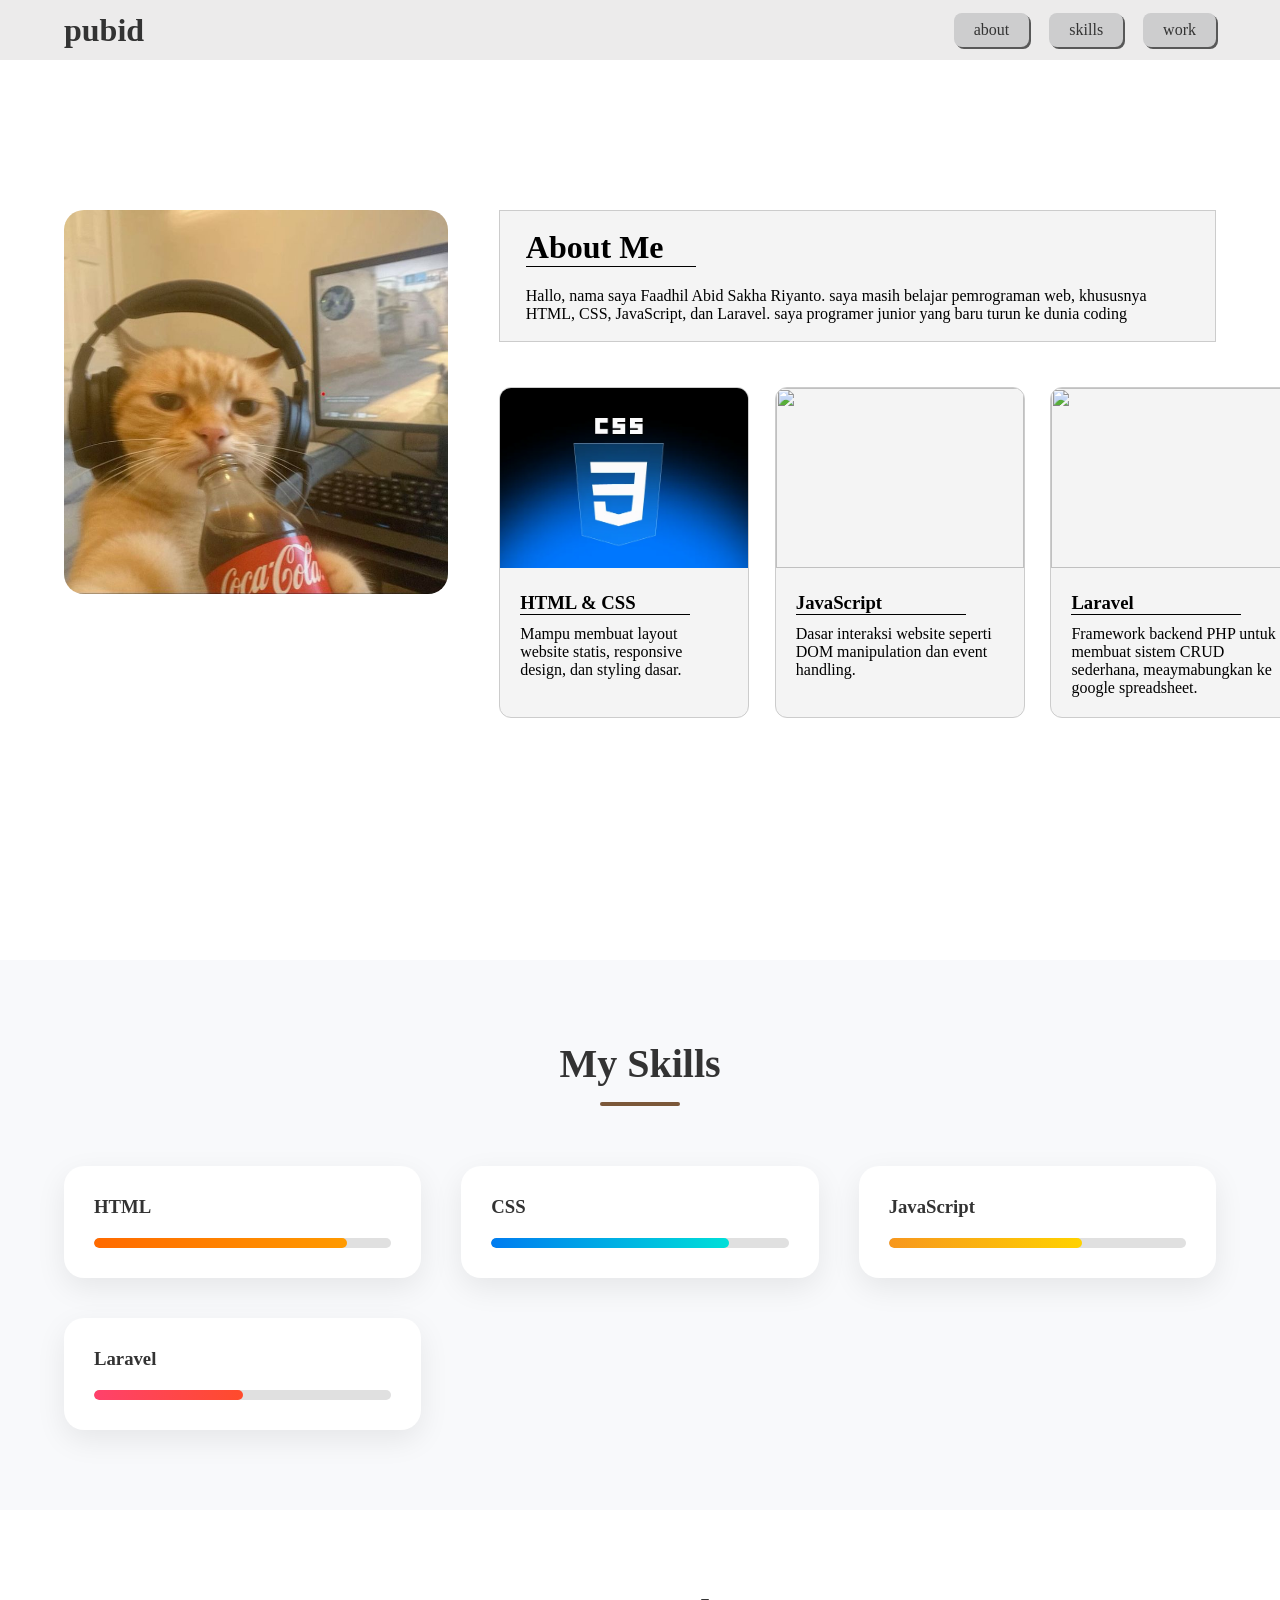
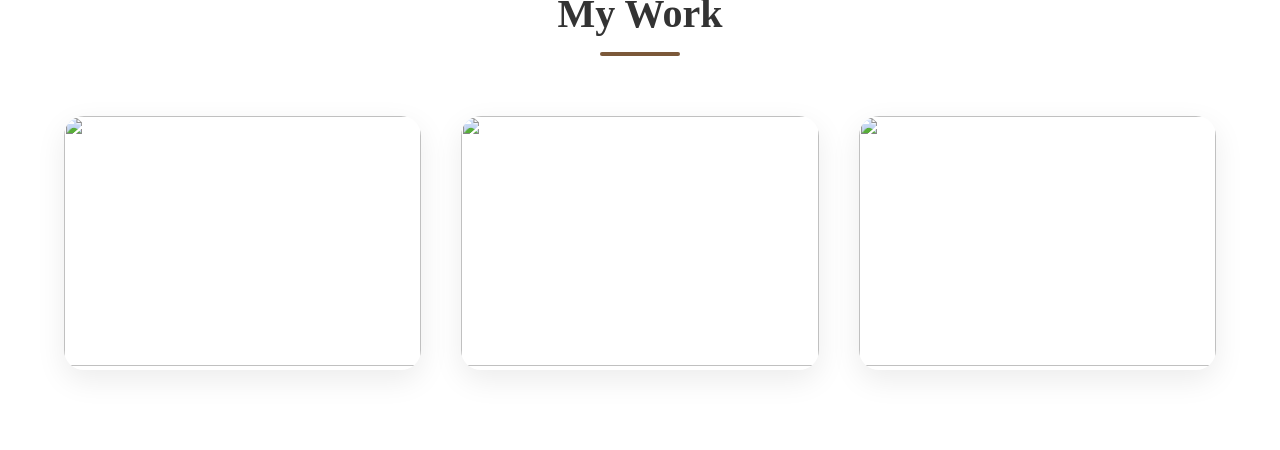
==== commit 01bcf10d: "update port" ====
--- a/index.html
+++ b/index.html
@@ -31,34 +31,34 @@
                 <div class="abouttext">
                     <h2>About Me</h2>
                     <p>
-                        Halo, nama saya Faadhil Abid Sakha Riyanto.
-                        Saya masih dalam tahap belajar pemrograman web, khususnya
-                        HTML, CSS, JavaScript, dan Laravel.
+                        Hallo, nama saya Faadhil Abid Sakha Riyanto.
+                        saya masih belajar pemrograman web, khususnya
+                        HTML, CSS, JavaScript, dan Laravel. saya programer junior yang baru turun ke dunia coding
                     </p>
                 </div>
 
                 <section class="skillssection">
                     <div class="skill-card-mini">
-                        <img src="cat.jpg" alt="">
+                        <img src="assets/gambarcss.webp" alt="html & css">
                         <div class="textskill">
                             <h3>HTML & CSS</h3>
-                            <p>Structuring responsive layouts</p>
+                            <p>Mampu membuat layout website statis, responsive design, dan styling dasar.</p>
                         </div>
                     </div>
 
                     <div class="skill-card-mini">
-                        <img src="cat.jpg" alt="">
+                        <img src="gambarjs.webp" alt="">
                         <div class="textskill">
                             <h3>JavaScript</h3>
-                            <p>Adding interactivity</p>
+                            <p>Dasar interaksi website seperti DOM manipulation dan event handling.</p>
                         </div>
                     </div>
 
                     <div class="skill-card-mini">
-                        <img src="cat.jpg" alt="">
+                        <img src="gamabarlaravel.webp" alt="">
                         <div class="textskill">
                             <h3>Laravel</h3>
-                            <p>Backend MVC & CRUD</p>
+                            <p>Framework backend PHP untuk membuat sistem CRUD sederhana, meaymabungkan ke google spreadsheet.</p>
                         </div>
                     </div>
                 </section>
--- a/style.css
+++ b/style.css
@@ -12,7 +12,11 @@
 
 
 /* Navbar Styles */
-
+.navbartop h1 {
+    font-size: 2em;
+    margin: 0;
+    color: #333;
+}
 
 .container {
     /* max-width: 1200px; */
@@ -50,6 +54,10 @@
     background-color: #989da3;
     box-shadow: 0px 0px 0px #b6b6b6;
 }
+.nav-links {
+    display: flex;
+    gap: 30px;
+}
 
 .nav-links {
     display: flex;
@@ -65,7 +73,6 @@
 
 }
 
-/* Container utama */
 .about-container {
     display: flex;
     align-items: flex-start;
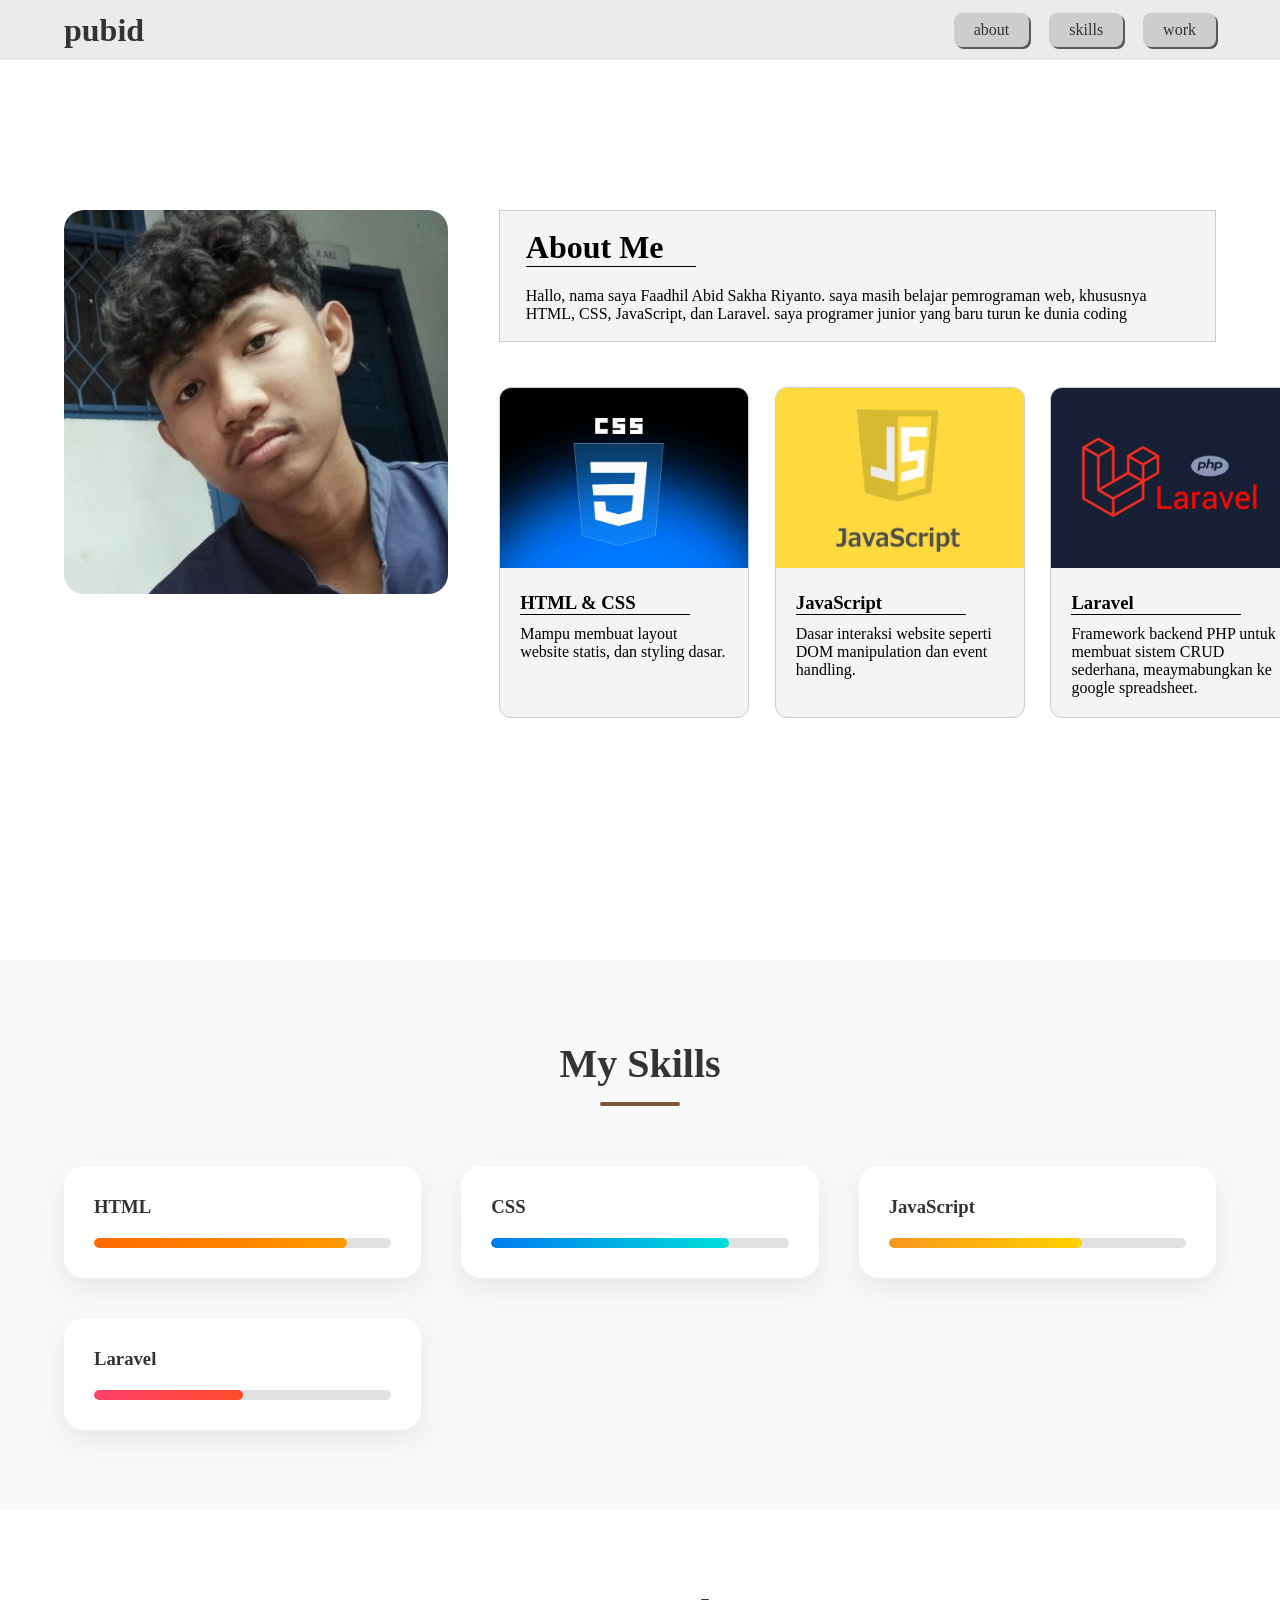
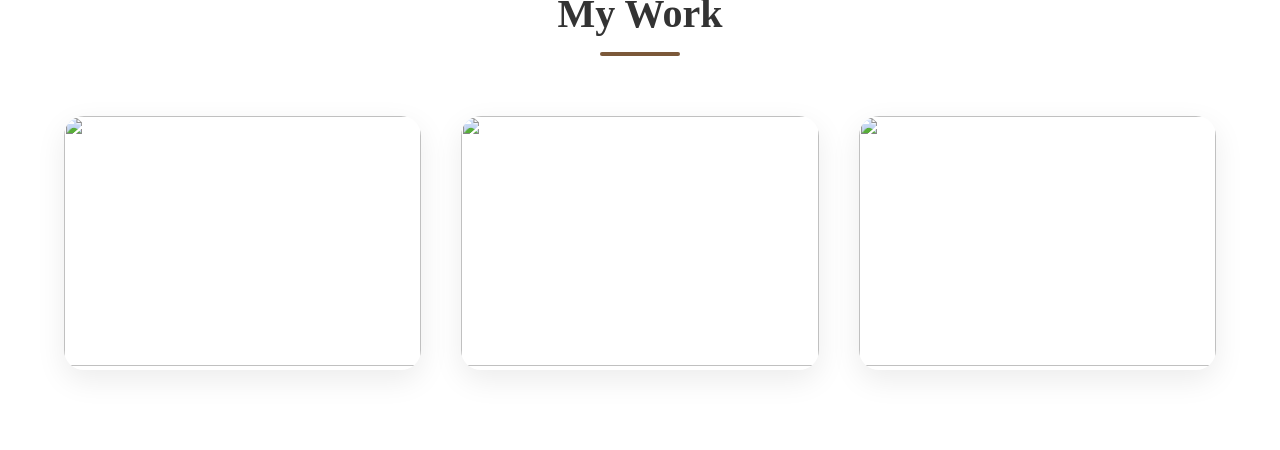
==== commit 34f8cb23: "update baru" ====
--- a/index.html
+++ b/index.html
@@ -4,7 +4,7 @@
 <head>
     <meta charset="UTF-8">
     <meta name="viewport" content="width=device-width, initial-scale=1.0">
-    <title>Document</title>
+    <title>portofolio</title>
     <link rel="stylesheet" href="style.css">
 </head>
 
@@ -24,7 +24,7 @@
     <div id="about" class="aboutsection">
         <div class="container about-container">
             <div class="about-image">
-                <img src="cat.jpg" alt="cat">
+                <img src="assets/me.webp" alt="cat">
             </div>
 
             <div class="about-content">
@@ -42,12 +42,12 @@
                         <img src="assets/gambarcss.webp" alt="html & css">
                         <div class="textskill">
                             <h3>HTML & CSS</h3>
-                            <p>Mampu membuat layout website statis, responsive design, dan styling dasar.</p>
+                            <p>Mampu membuat layout website statis, dan styling dasar.</p>
                         </div>
                     </div>
 
                     <div class="skill-card-mini">
-                        <img src="gambarjs.webp" alt="">
+                        <img src="assets/gambarjs.webp" alt="">
                         <div class="textskill">
                             <h3>JavaScript</h3>
                             <p>Dasar interaksi website seperti DOM manipulation dan event handling.</p>
@@ -55,7 +55,7 @@
                     </div>
 
                     <div class="skill-card-mini">
-                        <img src="gamabarlaravel.webp" alt="">
+                        <img src="assets/gamabarlaravel.webp" alt="">
                         <div class="textskill">
                             <h3>Laravel</h3>
                             <p>Framework backend PHP untuk membuat sistem CRUD sederhana, meaymabungkan ke google spreadsheet.</p>
@@ -134,7 +134,7 @@
                     <img src="https://images.unsplash.com/photo-1519389950473-47ba0277781c" alt="">
                     <div class="work-overlay">
                         <h3>Landing Page</h3>
-                        <p>Responsive Design</p>
+                        <p>Basic styling</p>
                     </div>
                 </div>
 
--- a/style.css
+++ b/style.css
@@ -87,8 +87,8 @@
     aspect-ratio: 1 / 1;
     object-fit: cover;
     border-radius: 20px;
-}
-
+    transition: transform 0.3s ease-in-out;
+}
 .about-image img:hover {
     transform: scale(1.05);
 }
